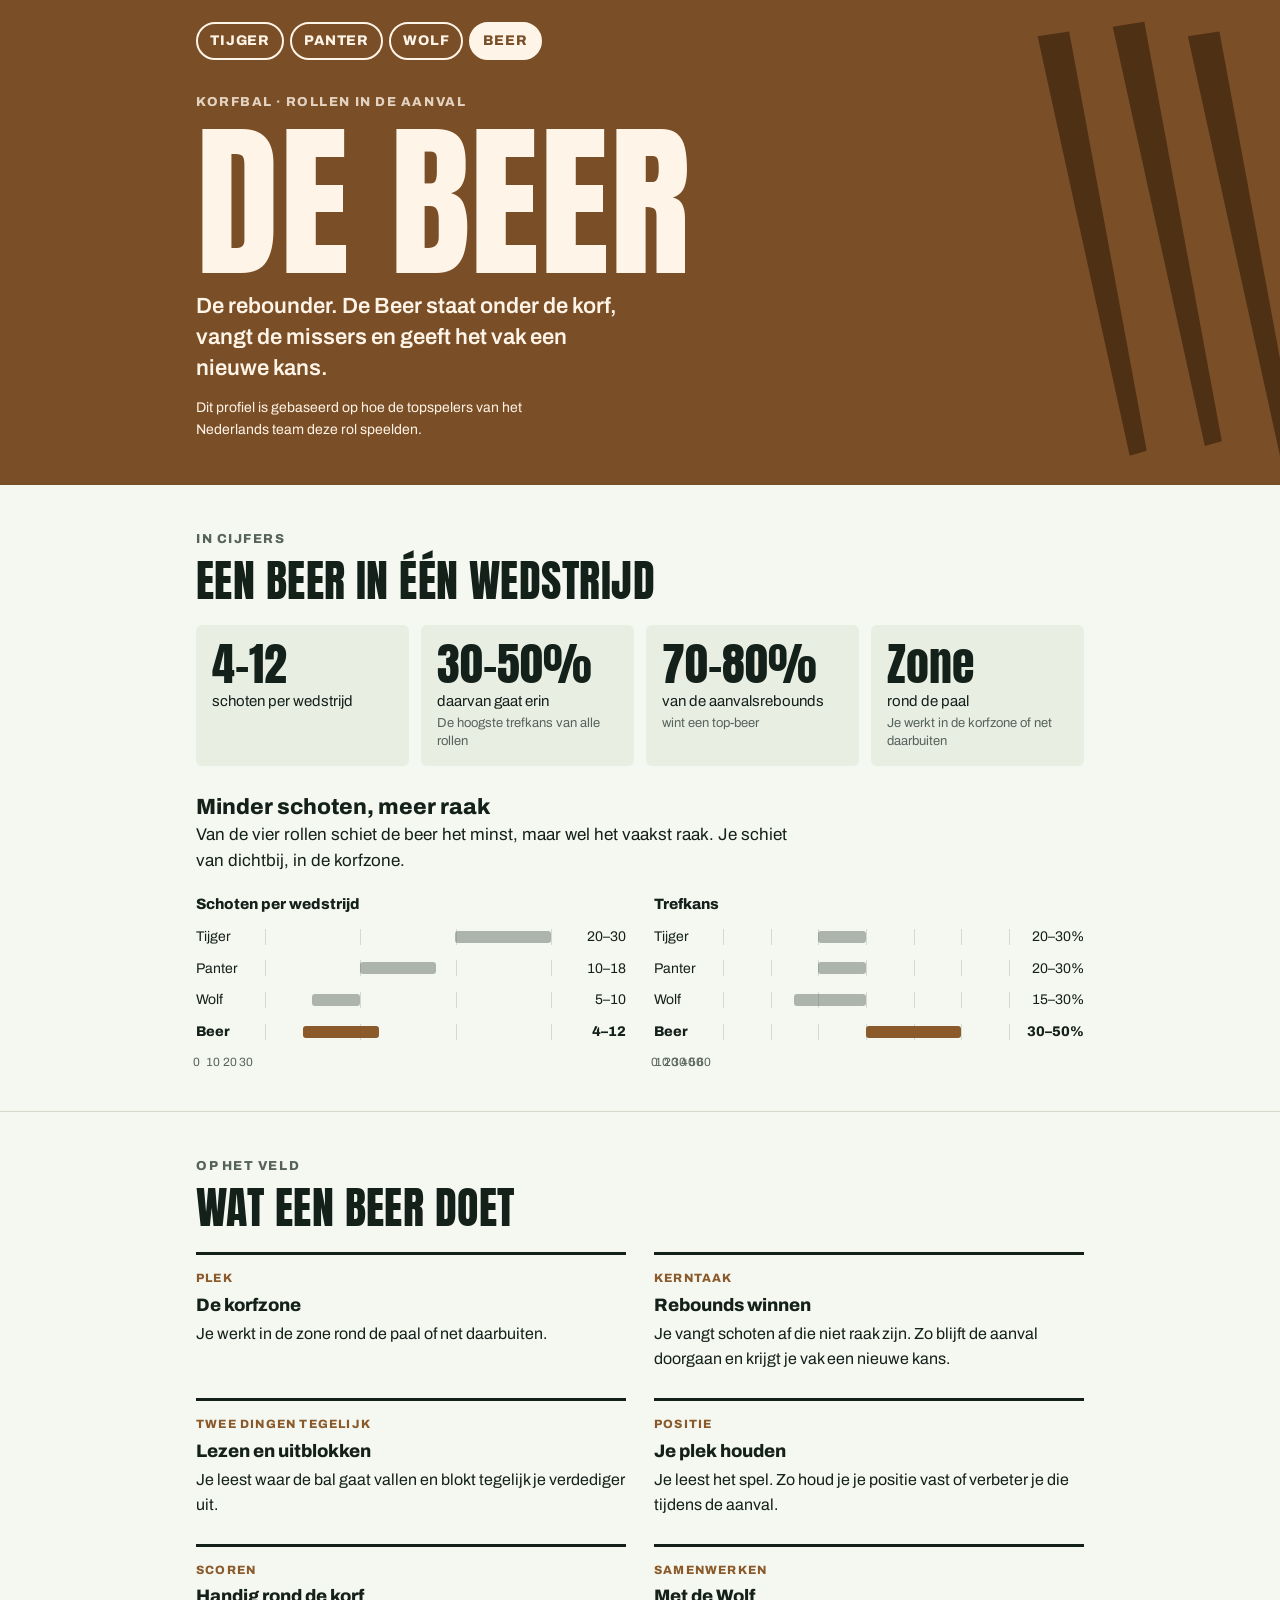
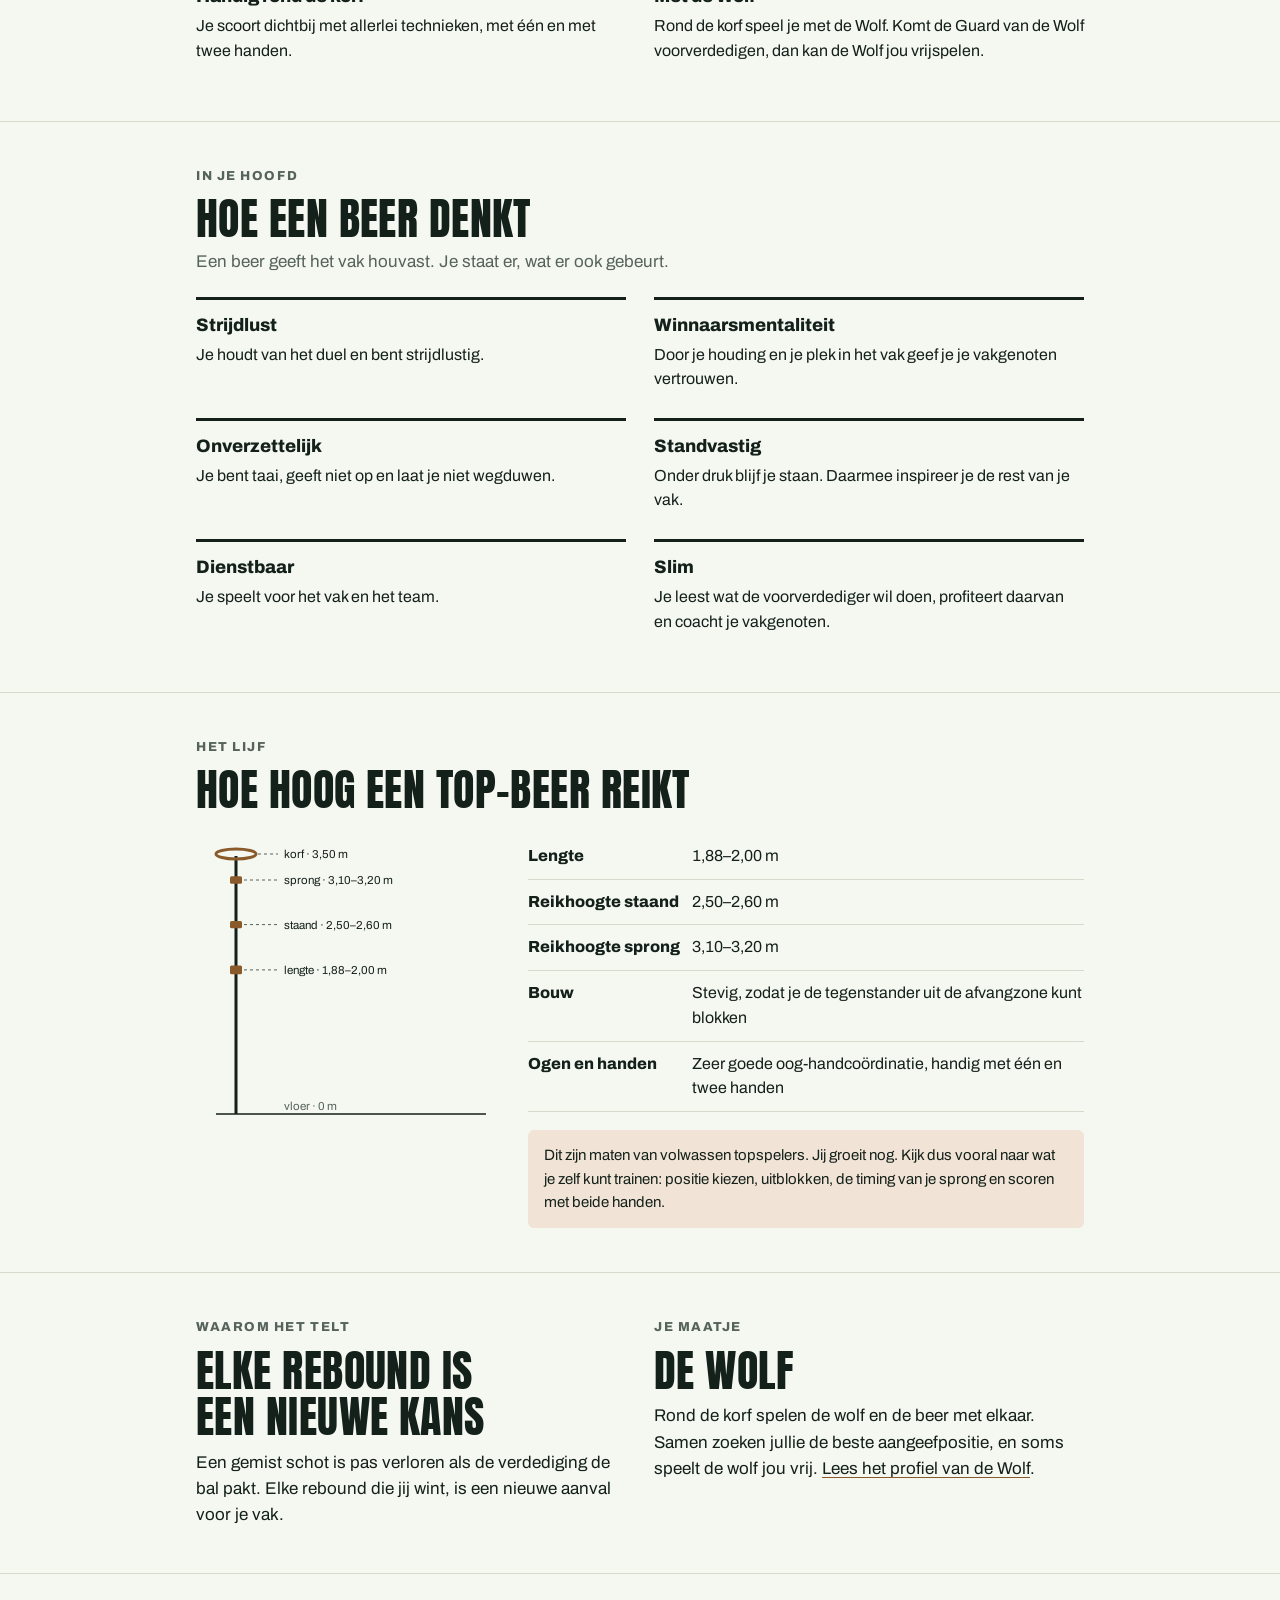
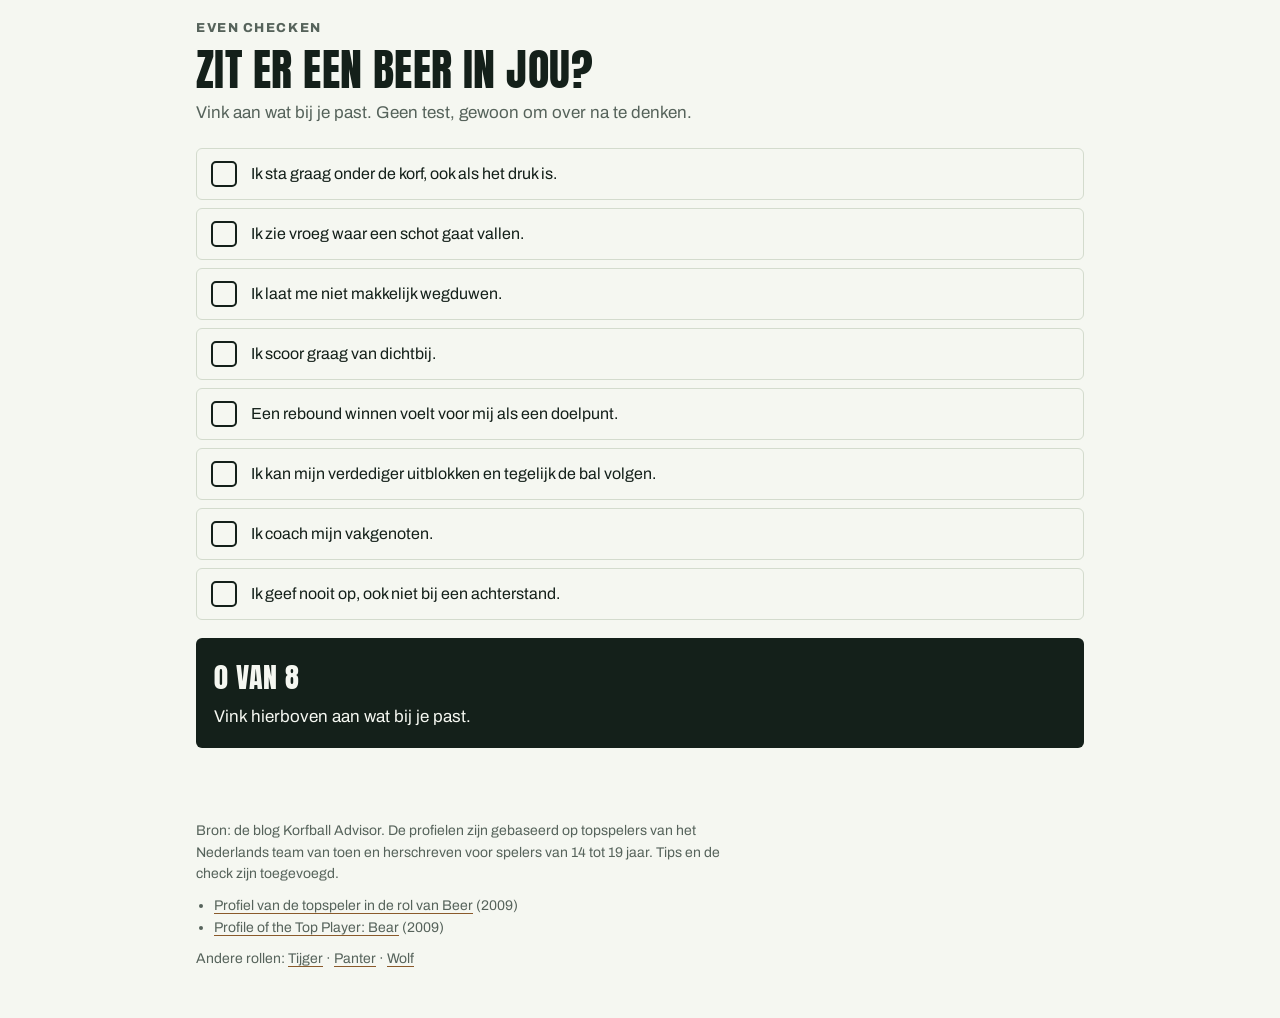
==== beer.html @ 7955c970 "Profielen van Panter, Wolf en Beer toegevoegd, gedeelde opmaak en rolnavigatie Co-Authored-By: Claud" ====
<!doctype html>
<html lang="nl">
<head>
<meta charset="utf-8">
<meta name="viewport" content="width=device-width, initial-scale=1, viewport-fit=cover">
<title>Profiel van de Beer</title>
<meta name="description" content="Het korfbalprofiel van de Beer, herschreven voor spelers van 14 tot 19 jaar.">
<link rel="preconnect" href="https://fonts.googleapis.com">
<link rel="preconnect" href="https://fonts.gstatic.com" crossorigin>
<link rel="stylesheet" href="https://fonts.googleapis.com/css2?family=Anton&family=Archivo:wght@400;600;800&display=swap">
<link rel="stylesheet" href="style.css">
<style>
:root { --band: #7A4E26; --on-band: #FFF4E8; --deco: #4E3015; --acc: #8A5A2B; --fill: #8A5A2B; --on-fill: #FFFFFF; --soft: #F1E4D6 }
@media (prefers-color-scheme: dark) { :root:not([data-theme="light"]) { --band: #6B4421; --on-band: #FFF4E8; --deco: #3E2610; --acc: #D9A46B; --fill: #D9A46B; --on-fill: #14201A; --soft: #33251A } }
:root[data-theme="dark"] { --band: #6B4421; --on-band: #FFF4E8; --deco: #3E2610; --acc: #D9A46B; --fill: #D9A46B; --on-fill: #14201A; --soft: #33251A }
</style>
</head>
<body>
<header class="hero">
  <svg class="deco" viewBox="0 0 400 400" preserveAspectRatio="xMaxYMid slice" aria-hidden="true"><polygon class="d" points="200,30 226,26 290,372 276,376"/><polygon class="d" points="262,22 288,18 352,364 338,368"/><polygon class="d" points="324,30 350,26 414,372 400,376"/></svg>
  <div class="wrap">
    <nav class="roles" aria-label="Rollen in de aanval"><a href="index.html">Tijger</a><a href="panter.html">Panter</a><a href="wolf.html">Wolf</a><a href="beer.html" aria-current="page">Beer</a></nav>
    <span class="eyebrow">Korfbal · rollen in de aanval</span>
    <h1>De Beer</h1>
    <p class="lead">De rebounder. De Beer staat onder de korf, vangt de missers en geeft het vak een nieuwe kans.</p>
    <p class="note">Dit profiel is gebaseerd op hoe de topspelers van het Nederlands team deze rol speelden.</p>
  </div>
</header>
<main>
<section><div class="wrap"><div class="sec-head"><span class="eyebrow">In cijfers</span><h2>Een beer in één wedstrijd</h2></div><div class="stats"><div class="stat"><b>4–12</b><span>schoten per wedstrijd</span></div><div class="stat"><b>30–50%</b><span>daarvan gaat erin</span><small>De hoogste trefkans van alle rollen</small></div><div class="stat"><b>70–80%</b><span>van de aanvalsrebounds</span><small>wint een top-beer</small></div><div class="stat"><b>Zone</b><span>rond de paal</span><small>Je werkt in de korfzone of net daarbuiten</small></div></div><div class="feature"><div><h3>Minder schoten, meer raak</h3><p>Van de vier rollen schiet de beer het minst, maar wel het vaakst raak. Je schiet van dichtbij, in de korfzone.</p></div><div class="charts"><div class="rc"><h4>Schoten per wedstrijd</h4><div class="rc-row"><span>Tijger</span><div class="rc-track" style="--step: 33.3333%"><div class="rc-bar" style="left: 66.67%; width: 33.33%"></div></div><span class="rc-val">20–30</span></div><div class="rc-row"><span>Panter</span><div class="rc-track" style="--step: 33.3333%"><div class="rc-bar" style="left: 33.33%; width: 26.67%"></div></div><span class="rc-val">10–18</span></div><div class="rc-row"><span>Wolf</span><div class="rc-track" style="--step: 33.3333%"><div class="rc-bar" style="left: 16.67%; width: 16.67%"></div></div><span class="rc-val">5–10</span></div><div class="rc-row me"><span>Beer</span><div class="rc-track" style="--step: 33.3333%"><div class="rc-bar" style="left: 13.33%; width: 26.67%"></div></div><span class="rc-val">4–12</span></div><div class="rc-axis" aria-hidden="true"><span></span><div><span style="left: 0.00%">0</span><span style="left: 33.33%">10</span><span style="left: 66.67%">20</span><span style="left: 100.00%">30</span></div><span></span></div></div><div class="rc"><h4>Trefkans</h4><div class="rc-row"><span>Tijger</span><div class="rc-track" style="--step: 16.6667%"><div class="rc-bar" style="left: 33.33%; width: 16.67%"></div></div><span class="rc-val">20–30%</span></div><div class="rc-row"><span>Panter</span><div class="rc-track" style="--step: 16.6667%"><div class="rc-bar" style="left: 33.33%; width: 16.67%"></div></div><span class="rc-val">20–30%</span></div><div class="rc-row"><span>Wolf</span><div class="rc-track" style="--step: 16.6667%"><div class="rc-bar" style="left: 25.00%; width: 25.00%"></div></div><span class="rc-val">15–30%</span></div><div class="rc-row me"><span>Beer</span><div class="rc-track" style="--step: 16.6667%"><div class="rc-bar" style="left: 50.00%; width: 33.33%"></div></div><span class="rc-val">30–50%</span></div><div class="rc-axis" aria-hidden="true"><span></span><div><span style="left: 0.00%">0</span><span style="left: 16.67%">10</span><span style="left: 33.33%">20</span><span style="left: 50.00%">30</span><span style="left: 66.67%">40</span><span style="left: 83.33%">50</span><span style="left: 100.00%">60</span></div><span></span></div></div></div></div></div></section>
<section><div class="wrap"><div class="sec-head"><span class="eyebrow">Op het veld</span><h2>Wat een beer doet</h2></div><div class="grid"><div class="item"><span class="tag">Plek</span><h3>De korfzone</h3><p>Je werkt in de zone rond de paal of net daarbuiten.</p></div><div class="item"><span class="tag">Kerntaak</span><h3>Rebounds winnen</h3><p>Je vangt schoten af die niet raak zijn. Zo blijft de aanval doorgaan en krijgt je vak een nieuwe kans.</p></div><div class="item"><span class="tag">Twee dingen tegelijk</span><h3>Lezen en uitblokken</h3><p>Je leest waar de bal gaat vallen en blokt tegelijk je verdediger uit.</p></div><div class="item"><span class="tag">Positie</span><h3>Je plek houden</h3><p>Je leest het spel. Zo houd je je positie vast of verbeter je die tijdens de aanval.</p></div><div class="item"><span class="tag">Scoren</span><h3>Handig rond de korf</h3><p>Je scoort dichtbij met allerlei technieken, met één en met twee handen.</p></div><div class="item"><span class="tag">Samenwerken</span><h3>Met de Wolf</h3><p>Rond de korf speel je met de Wolf. Komt de Guard van de Wolf voorverdedigen, dan kan de Wolf jou vrijspelen.</p></div></div></div></section>
<section><div class="wrap"><div class="sec-head"><span class="eyebrow">In je hoofd</span><h2>Hoe een beer denkt</h2><p>Een beer geeft het vak houvast. Je staat er, wat er ook gebeurt.</p></div><div class="grid"><div class="item"><h3>Strijdlust</h3><p>Je houdt van het duel en bent strijdlustig.</p></div><div class="item"><h3>Winnaarsmentaliteit</h3><p>Door je houding en je plek in het vak geef je je vakgenoten vertrouwen.</p></div><div class="item"><h3>Onverzettelijk</h3><p>Je bent taai, geeft niet op en laat je niet wegduwen.</p></div><div class="item"><h3>Standvastig</h3><p>Onder druk blijf je staan. Daarmee inspireer je de rest van je vak.</p></div><div class="item"><h3>Dienstbaar</h3><p>Je speelt voor het vak en het team.</p></div><div class="item"><h3>Slim</h3><p>Je leest wat de voorverdediger wil doen, profiteert daarvan en coacht je vakgenoten.</p></div></div></div></section>
<section><div class="wrap"><div class="sec-head"><span class="eyebrow">Het lijf</span><h2>Hoe hoog een top-beer reikt</h2></div><div class="body-wrap"><svg class="ruler" viewBox="0 0 300 300" role="img" aria-label="Schaal van 0 tot 3,50 meter: lengte 1,88 tot 2,00 m, reikhoogte staand 2,50 tot 2,60 m, in sprong 3,10 tot 3,20 m, korf op 3,50 m"><line class="ln" x1="40" y1="280" x2="40" y2="22" stroke-width="3"/><line class="ln" x1="20" y1="280" x2="290" y2="280" stroke-width="1.5"/><ellipse class="korf" cx="40" cy="20" rx="20" ry="5" stroke-width="3"/><line class="tick" x1="62" y1="20" x2="82" y2="20"/><text x="88" y="24">korf · 3,50 m</text><rect class="band" x="34" y="42.3" width="12" height="7.4" rx="1.5"/><line class="tick" x1="48" y1="46.0" x2="82" y2="46.0"/><text x="88" y="50.0">sprong · 3,10–3,20 m</text><rect class="band" x="34" y="86.9" width="12" height="7.4" rx="1.5"/><line class="tick" x1="48" y1="90.6" x2="82" y2="90.6"/><text x="88" y="94.6">staand · 2,50–2,60 m</text><rect class="band" x="34" y="131.4" width="12" height="8.9" rx="1.5"/><line class="tick" x1="48" y1="135.9" x2="82" y2="135.9"/><text x="88" y="139.9">lengte · 1,88–2,00 m</text><text class="mut" x="88" y="276">vloer · 0 m</text></svg><div><dl class="facts"><div class="fact"><dt>Lengte</dt><dd>1,88–2,00 m</dd></div><div class="fact"><dt>Reikhoogte staand</dt><dd>2,50–2,60 m</dd></div><div class="fact"><dt>Reikhoogte sprong</dt><dd>3,10–3,20 m</dd></div><div class="fact"><dt>Bouw</dt><dd>Stevig, zodat je de tegenstander uit de afvangzone kunt blokken</dd></div><div class="fact"><dt>Ogen en handen</dt><dd>Zeer goede oog-handcoördinatie, handig met één en twee handen</dd></div></dl><p class="callout">Dit zijn maten van volwassen topspelers. Jij groeit nog. Kijk dus vooral naar wat je zelf kunt trainen: positie kiezen, uitblokken, de timing van je sprong en scoren met beide handen.</p></div></div></div></section>

<section><div class="wrap duo"><div><span class="eyebrow">Waarom het telt</span><h2>Elke rebound is een nieuwe kans</h2><p>Een gemist schot is pas verloren als de verdediging de bal pakt. Elke rebound die jij wint, is een nieuwe aanval voor je vak.</p></div><div><span class="eyebrow">Je maatje</span><h2>De Wolf</h2><p>Rond de korf spelen de wolf en de beer met elkaar. Samen zoeken jullie de beste aangeefpositie, en soms speelt de wolf jou vrij. <a href="wolf.html">Lees het profiel van de Wolf</a>.</p></div></div></section>
<section><div class="wrap"><div class="sec-head"><span class="eyebrow">Even checken</span><h2>Zit er een beer in jou?</h2><p>Vink aan wat bij je past. Geen test, gewoon om over na te denken.</p></div><ul class="check" id="check"><li><label for="c1"><input type="checkbox" id="c1"><span class="box"><svg viewBox="0 0 16 16" aria-hidden="true"><path d="M3 8.5l3.2 3L13 4.5" fill="none" stroke-width="2.5" stroke-linecap="round" stroke-linejoin="round"/></svg></span><span>Ik sta graag onder de korf, ook als het druk is.</span></label></li><li><label for="c2"><input type="checkbox" id="c2"><span class="box"><svg viewBox="0 0 16 16" aria-hidden="true"><path d="M3 8.5l3.2 3L13 4.5" fill="none" stroke-width="2.5" stroke-linecap="round" stroke-linejoin="round"/></svg></span><span>Ik zie vroeg waar een schot gaat vallen.</span></label></li><li><label for="c3"><input type="checkbox" id="c3"><span class="box"><svg viewBox="0 0 16 16" aria-hidden="true"><path d="M3 8.5l3.2 3L13 4.5" fill="none" stroke-width="2.5" stroke-linecap="round" stroke-linejoin="round"/></svg></span><span>Ik laat me niet makkelijk wegduwen.</span></label></li><li><label for="c4"><input type="checkbox" id="c4"><span class="box"><svg viewBox="0 0 16 16" aria-hidden="true"><path d="M3 8.5l3.2 3L13 4.5" fill="none" stroke-width="2.5" stroke-linecap="round" stroke-linejoin="round"/></svg></span><span>Ik scoor graag van dichtbij.</span></label></li><li><label for="c5"><input type="checkbox" id="c5"><span class="box"><svg viewBox="0 0 16 16" aria-hidden="true"><path d="M3 8.5l3.2 3L13 4.5" fill="none" stroke-width="2.5" stroke-linecap="round" stroke-linejoin="round"/></svg></span><span>Een rebound winnen voelt voor mij als een doelpunt.</span></label></li><li><label for="c6"><input type="checkbox" id="c6"><span class="box"><svg viewBox="0 0 16 16" aria-hidden="true"><path d="M3 8.5l3.2 3L13 4.5" fill="none" stroke-width="2.5" stroke-linecap="round" stroke-linejoin="round"/></svg></span><span>Ik kan mijn verdediger uitblokken en tegelijk de bal volgen.</span></label></li><li><label for="c7"><input type="checkbox" id="c7"><span class="box"><svg viewBox="0 0 16 16" aria-hidden="true"><path d="M3 8.5l3.2 3L13 4.5" fill="none" stroke-width="2.5" stroke-linecap="round" stroke-linejoin="round"/></svg></span><span>Ik coach mijn vakgenoten.</span></label></li><li><label for="c8"><input type="checkbox" id="c8"><span class="box"><svg viewBox="0 0 16 16" aria-hidden="true"><path d="M3 8.5l3.2 3L13 4.5" fill="none" stroke-width="2.5" stroke-linecap="round" stroke-linejoin="round"/></svg></span><span>Ik geef nooit op, ook niet bij een achterstand.</span></label></li></ul>
<div class="result" aria-live="polite"><b id="score">0 van 8</b><span id="verdict">Vink hierboven aan wat bij je past.</span></div></div></section>
</main>
<footer>
  <div class="wrap">
    <p>Bron: de blog Korfball Advisor. De profielen zijn gebaseerd op topspelers van het Nederlands team van toen en herschreven voor spelers van 14 tot 19 jaar. Tips en de check zijn toegevoegd.</p>
    <ul><li><a href="https://korfballadvisor.blogspot.com/2009/10/profiel-van-de-topspeler-in-de-rol-van.html" target="_blank" rel="noopener">Profiel van de topspeler in de rol van Beer</a> (2009)</li><li><a href="https://korfballadvisor.blogspot.com/2009/10/profile-of-top-player-bear.html" target="_blank" rel="noopener">Profile of the Top Player: Bear</a> (2009)</li></ul>
    <p>Andere rollen: <a href="index.html">Tijger</a> · <a href="panter.html">Panter</a> · <a href="wolf.html">Wolf</a></p>
  </div>
</footer>
<script>
(function () {
  var boxes = document.querySelectorAll('#check input');
  var score = document.getElementById('score');
  var verdict = document.getElementById('verdict');
  function update() {
    var n = 0;
    boxes.forEach(function (b) { if (b.checked) n++; });
    score.textContent = n + ' van 8';
    if (n === 0) verdict.textContent = 'Vink hierboven aan wat bij je past.';
    else if (n <= 2) verdict.textContent = 'Je kracht zit waarschijnlijk ergens anders. Kijk ook eens bij de Tijger, de Panter of de Wolf.';
    else if (n <= 5) verdict.textContent = 'Er zit een beer in je. Train je uitblokken en je timing, en kijk wat er gebeurt.';
    else verdict.textContent = 'Beer-alarm. Vraag je trainer eens of deze rol bij je past.';
  }
  boxes.forEach(function (b) { b.addEventListener('change', update); });
  update();
})();
</script>
</body>
</html>
---- style.css ----
/* Gedeelde opmaak voor de vier rolprofielen. Kleuren per rol staan in elke pagina zelf (--band, --acc, --fill, ...). */
:root {
  --bg: #F5F7F1;
  --panel: #E9EEE3;
  --ink: #14201A;
  --muted: #56635B;
  --line: #D3DBCD;
  --display: "Anton", "Impact", "Arial Narrow", sans-serif;
  --body: "Archivo", "Helvetica Neue", Arial, sans-serif;
  padding-top: env(safe-area-inset-top, 0px);
  padding-bottom: env(safe-area-inset-bottom, 0px);
}
@media (prefers-color-scheme: dark) {
  :root:not([data-theme="light"]) { --bg: #0F1612; --panel: #18231D; --ink: #EEF2EB; --muted: #9DAAA1; --line: #2B382F; color-scheme: dark; }
}
:root[data-theme="dark"] { --bg: #0F1612; --panel: #18231D; --ink: #EEF2EB; --muted: #9DAAA1; --line: #2B382F; color-scheme: dark; }

* { box-sizing: border-box; }
body { margin: 0; background: var(--bg); color: var(--ink); font-family: var(--body); font-size: 17px; line-height: 1.55; }
img { max-width: 100%; }
.wrap {
  max-width: 920px; margin: 0 auto;
  padding-left: max(16px, env(safe-area-inset-left, 0px));
  padding-right: max(16px, env(safe-area-inset-right, 0px));
}
h1, h2, h3, h4 { margin: 0; text-wrap: balance; }
h2 { font-family: var(--display); font-weight: 400; font-size: clamp(30px, 6vw, 44px); line-height: 1.05; letter-spacing: .01em; text-transform: uppercase; }
h3 { font-size: 18px; font-weight: 800; line-height: 1.25; }
p { margin: 0; max-width: 62ch; }
.eyebrow { font-size: 13px; font-weight: 800; letter-spacing: .12em; text-transform: uppercase; color: var(--muted); }
a { color: inherit; text-decoration-color: var(--fill); text-underline-offset: 3px; }
a:focus-visible, input:focus-visible + .box { outline: 3px solid var(--fill); outline-offset: 3px; }

/* Openingsband */
.hero { background: var(--band); color: var(--on-band); position: relative; overflow: hidden; }
.hero .wrap { padding-block: 22px 44px; position: relative; z-index: 1; display: grid; gap: 14px; }
.hero .eyebrow { color: var(--on-band); opacity: .8; }
.hero h1 { font-family: var(--display); font-weight: 400; font-size: clamp(72px, 19vw, 168px); line-height: .9; text-transform: uppercase; letter-spacing: .005em; }
.hero .lead { font-size: clamp(18px, 2.6vw, 22px); font-weight: 600; max-width: 34ch; line-height: 1.4; }
.hero .note { font-size: 14px; max-width: 46ch; }
.hero a:focus-visible { outline-color: var(--on-band); }
.deco { position: absolute; top: 0; right: 0; height: 100%; width: min(46%, 420px); }
.deco .d { fill: var(--deco); }
.deco .b { fill: var(--band); }
@media (max-width: 600px) { .deco { width: 52%; opacity: .5; } }

.roles { display: flex; flex-wrap: wrap; gap: 6px; margin-bottom: 18px; }
.roles a { text-decoration: none; font-size: 14px; font-weight: 800; letter-spacing: .06em; text-transform: uppercase; padding: 6px 12px; border-radius: 999px; border: 2px solid var(--on-band); color: var(--on-band); }
.roles a[aria-current="page"] { background: var(--on-band); color: var(--band); }
.roles a:hover { background: var(--on-band); color: var(--band); }

section { padding-block: 44px; border-bottom: 1px solid var(--line); }
section:last-of-type { border-bottom: 0; }
.sec-head { display: grid; gap: 8px; margin-bottom: 22px; }
.sec-head p { color: var(--muted); }

/* Cijfers */
.stats { display: grid; grid-template-columns: repeat(4, minmax(0, 1fr)); gap: 12px; }
@media (max-width: 720px) { .stats { grid-template-columns: repeat(2, minmax(0, 1fr)); } }
.stat { background: var(--panel); border-radius: 6px; padding: 16px; display: grid; gap: 4px; align-content: start; }
.stat b { font-family: var(--display); font-weight: 400; font-size: clamp(34px, 6vw, 46px); line-height: 1; font-variant-numeric: tabular-nums; }
.stat span { font-size: 15px; line-height: 1.35; }
.stat small { font-size: 13px; color: var(--muted); line-height: 1.35; }

.feature { margin-top: 28px; display: grid; gap: 18px; }
.feature h3 { font-size: 22px; }
.miss { display: grid; grid-template-columns: minmax(0, 1fr) auto; gap: 28px; align-items: center; }
@media (max-width: 620px) { .miss { grid-template-columns: minmax(0, 1fr); } }
.miss h3 { margin-bottom: 8px; }
.dots { display: grid; grid-template-columns: repeat(5, 30px); gap: 10px; }
.dot { width: 30px; height: 30px; border-radius: 50%; border: 2.5px solid var(--muted); opacity: .55; }
.dot.hit { background: var(--fill); border-color: var(--fill); opacity: 1; }
.legend { display: flex; flex-wrap: wrap; gap: 16px; margin-top: 12px; font-size: 13px; color: var(--muted); }
.legend i { display: inline-block; width: 12px; height: 12px; border-radius: 50%; vertical-align: -1px; margin-right: 6px; }
.legend .h { background: var(--fill); }
.legend .m { border: 2px solid var(--muted); opacity: .7; }

/* Panter: volgorde */
.seq { display: grid; grid-template-columns: repeat(3, minmax(0, 1fr)); gap: 12px; margin: 0; padding: 0; counter-reset: stap; }
@media (max-width: 640px) { .seq { grid-template-columns: minmax(0, 1fr); } }
.seq li { list-style: none; counter-increment: stap; display: grid; gap: 6px; align-content: start; padding: 16px; border-radius: 6px; background: var(--soft); }
.seq li::before { content: counter(stap); font-family: var(--display); font-size: 34px; line-height: 1; color: var(--acc); }
.seq b { font-size: 17px; }
.seq span { font-size: 15px; }

/* Wolf: schotklok */
.clock-bar { display: grid; grid-template-columns: 9fr 16fr; gap: 3px; height: 16px; }
.clock-bar i { border-radius: 3px; background: var(--fill); }
.clock-bar i:first-child { opacity: .45; }
.clock-scale { display: grid; grid-template-columns: 9fr 16fr; font-size: 13px; color: var(--muted); font-variant-numeric: tabular-nums; margin-top: 6px; }
.clock-scale span:last-child { display: flex; justify-content: space-between; padding-left: 4px; }
.clock-text { display: grid; grid-template-columns: 9fr 16fr; gap: 20px; margin-top: 12px; }
.clock-text div { display: grid; gap: 4px; align-content: start; min-width: 0; }
.clock-text b { font-size: 17px; }
.clock-text span { font-size: 15px; }
@media (max-width: 560px) { .clock-text { grid-template-columns: minmax(0, 1fr); gap: 12px; } }

/* Beer: vergelijking */
.charts { display: grid; grid-template-columns: repeat(2, minmax(0, 1fr)); gap: 28px; }
@media (max-width: 680px) { .charts { grid-template-columns: minmax(0, 1fr); } }
.rc { display: grid; gap: 10px; min-width: 0; }
.rc h4 { font-size: 15px; font-weight: 800; }
.rc-row { display: grid; grid-template-columns: 4.2em minmax(0, 1fr) 4.6em; gap: 10px; align-items: center; font-size: 14px; }
.rc-row.me { font-weight: 800; }
.rc-track { position: relative; height: 16px; background-image: repeating-linear-gradient(to right, var(--line) 0 1px, transparent 1px var(--step)); border-right: 1px solid var(--line); }
.rc-bar { position: absolute; top: 2px; bottom: 2px; border-radius: 3px; background: var(--muted); opacity: .45; }
.rc-row.me .rc-bar { background: var(--fill); opacity: 1; }
.rc-val { font-variant-numeric: tabular-nums; text-align: right; }
.rc-axis { display: grid; grid-template-columns: 4.2em minmax(0, 1fr) 4.6em; gap: 10px; font-size: 12px; color: var(--muted); }
.rc-axis div { position: relative; height: 1.2em; }
.rc-axis span { position: absolute; transform: translateX(-50%); font-variant-numeric: tabular-nums; }

/* Kaarten */
.grid { display: grid; grid-template-columns: repeat(2, minmax(0, 1fr)); gap: 12px 28px; }
@media (max-width: 640px) { .grid { grid-template-columns: minmax(0, 1fr); } }
.item { display: grid; gap: 6px; align-content: start; padding-block: 14px; border-top: 3px solid var(--ink); }
.item p { font-size: 16px; }
.item .tag { font-size: 12px; font-weight: 800; letter-spacing: .1em; text-transform: uppercase; color: var(--acc); }

/* Lijf */
.body-wrap { display: grid; grid-template-columns: 300px minmax(0, 1fr); gap: 32px; align-items: start; }
@media (max-width: 680px) { .body-wrap { grid-template-columns: minmax(0, 1fr); } }
.ruler { width: 100%; max-width: 300px; height: auto; }
.ruler text { fill: var(--ink); font-family: var(--body); font-size: 11.5px; }
.ruler .mut { fill: var(--muted); }
.ruler .ln { stroke: var(--ink); }
.ruler .tick { stroke: var(--muted); stroke-dasharray: 3 3; }
.ruler .band { fill: var(--fill); }
.ruler .korf { stroke: var(--fill); fill: none; }
.facts { display: grid; margin: 0; }
.fact { display: grid; grid-template-columns: 9.5em minmax(0, 1fr); gap: 12px; padding-block: 10px; border-bottom: 1px solid var(--line); font-size: 16px; }
@media (max-width: 420px) { .fact { grid-template-columns: minmax(0, 1fr); gap: 2px; } }
.fact dt { font-weight: 800; }
.fact dd { margin: 0; font-variant-numeric: tabular-nums; }
.callout { margin-top: 18px; background: var(--soft); border-radius: 6px; padding: 14px 16px; font-size: 15px; }

/* Let op */
.watch { margin: 0; padding: 0; display: grid; gap: 12px; }
.watch li { list-style: none; display: grid; gap: 4px; padding: 16px; background: var(--panel); border-radius: 6px; }
.watch .tip { font-size: 15px; color: var(--muted); }
.watch .tip b { color: var(--ink); }

.duo { display: grid; grid-template-columns: repeat(2, minmax(0, 1fr)); gap: 28px; }
@media (max-width: 640px) { .duo { grid-template-columns: minmax(0, 1fr); } }
.duo > div { display: grid; gap: 10px; align-content: start; }
.big { font-family: var(--display); font-size: 56px; line-height: 1; color: var(--acc); font-variant-numeric: tabular-nums; }

/* Check */
.check { display: grid; gap: 8px; margin: 0; padding: 0; }
.check li { list-style: none; }
.check label { display: flex; gap: 14px; align-items: center; padding: 12px 14px; border: 1px solid var(--line); border-radius: 6px; cursor: pointer; font-size: 16px; position: relative; }
.check input { position: absolute; opacity: 0; width: 1px; height: 1px; }
.box { flex: none; width: 26px; height: 26px; border: 2.5px solid var(--ink); border-radius: 5px; display: grid; place-items: center; }
.box svg { width: 16px; height: 16px; opacity: 0; }
.box svg path { stroke: var(--on-fill); }
.check input:checked + .box { background: var(--fill); border-color: var(--fill); }
.check input:checked + .box svg { opacity: 1; }
.check input:checked ~ span { font-weight: 600; }
.result { margin-top: 18px; padding: 18px; border-radius: 6px; background: var(--ink); color: var(--bg); display: grid; gap: 4px; }
.result b { font-family: var(--display); font-weight: 400; font-size: 28px; letter-spacing: .02em; text-transform: uppercase; }

footer { padding-block: 28px 48px; font-size: 14px; color: var(--muted); }
footer .wrap { display: grid; gap: 10px; }
footer p { max-width: 70ch; }
footer ul { margin: 0; padding-left: 18px; }

@media (prefers-reduced-motion: no-preference) {
  .box, .roles a { transition: background .15s ease, border-color .15s ease, color .15s ease; }
}
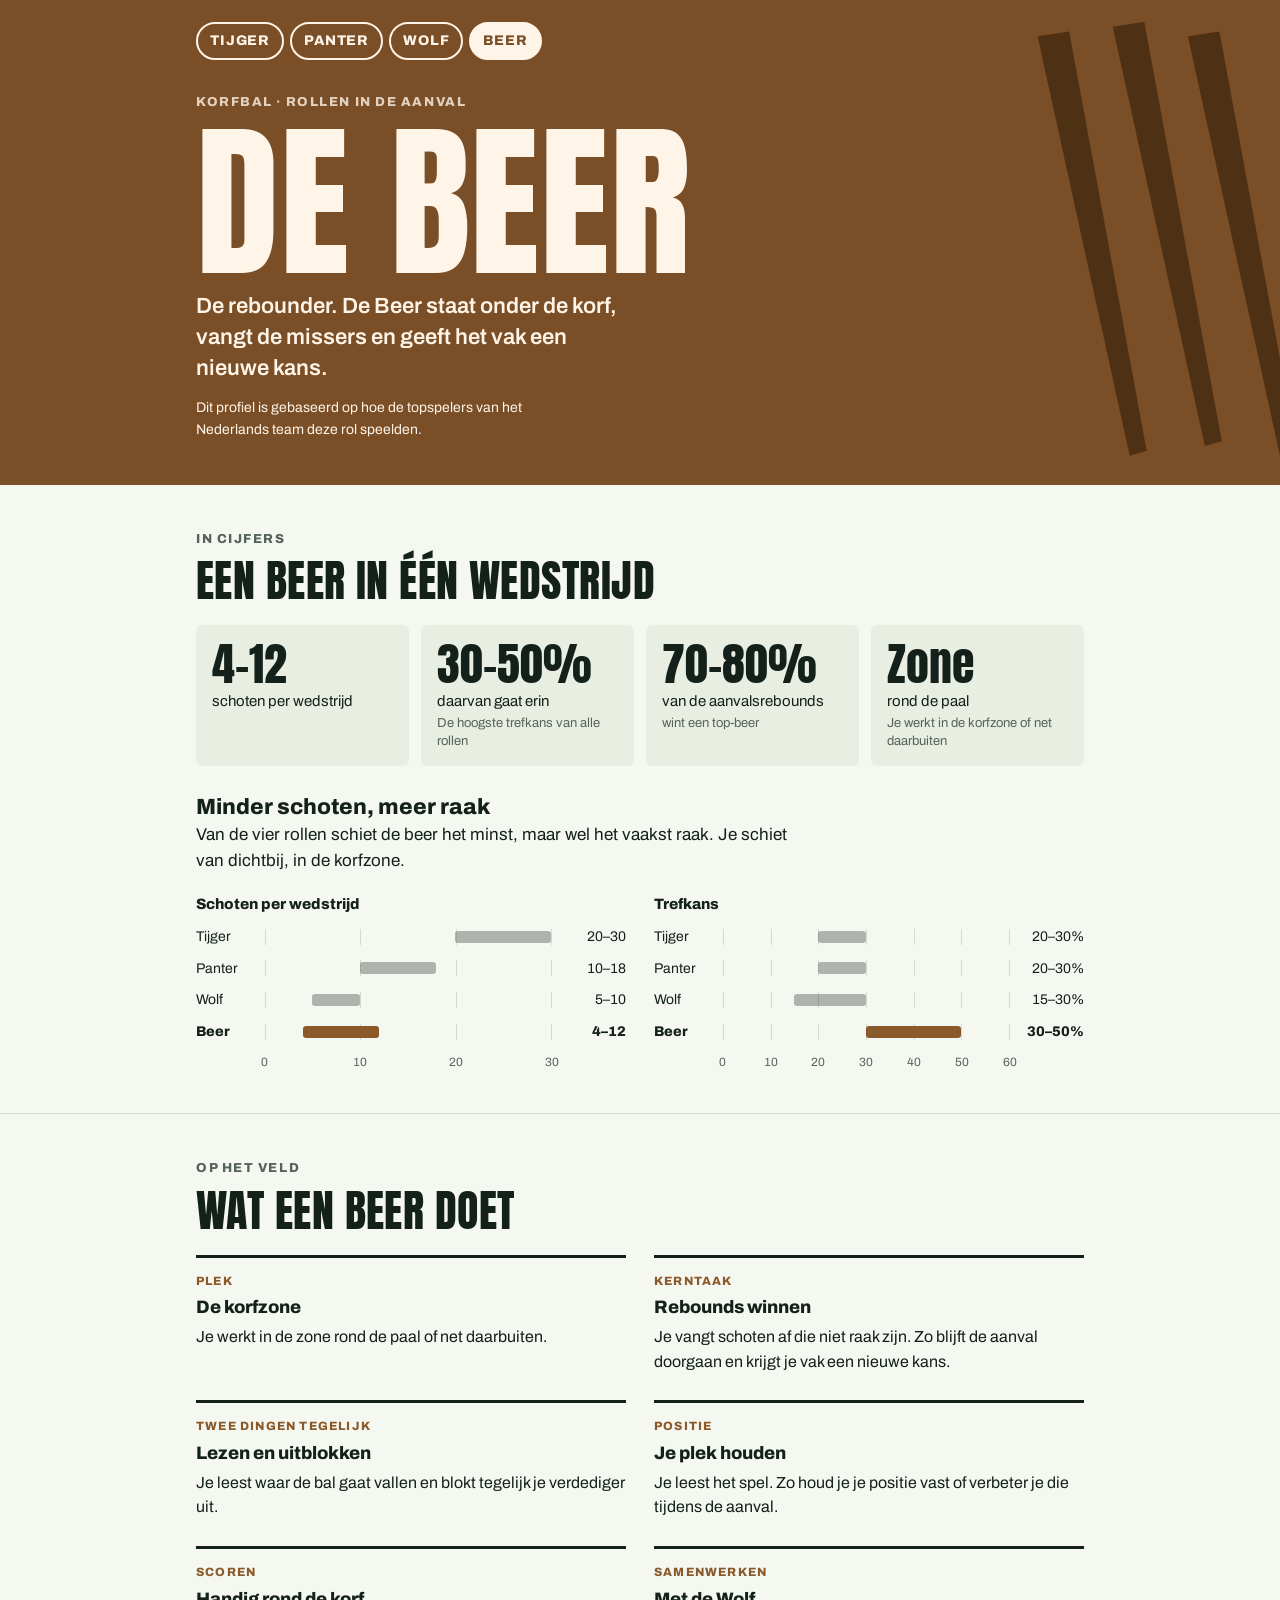
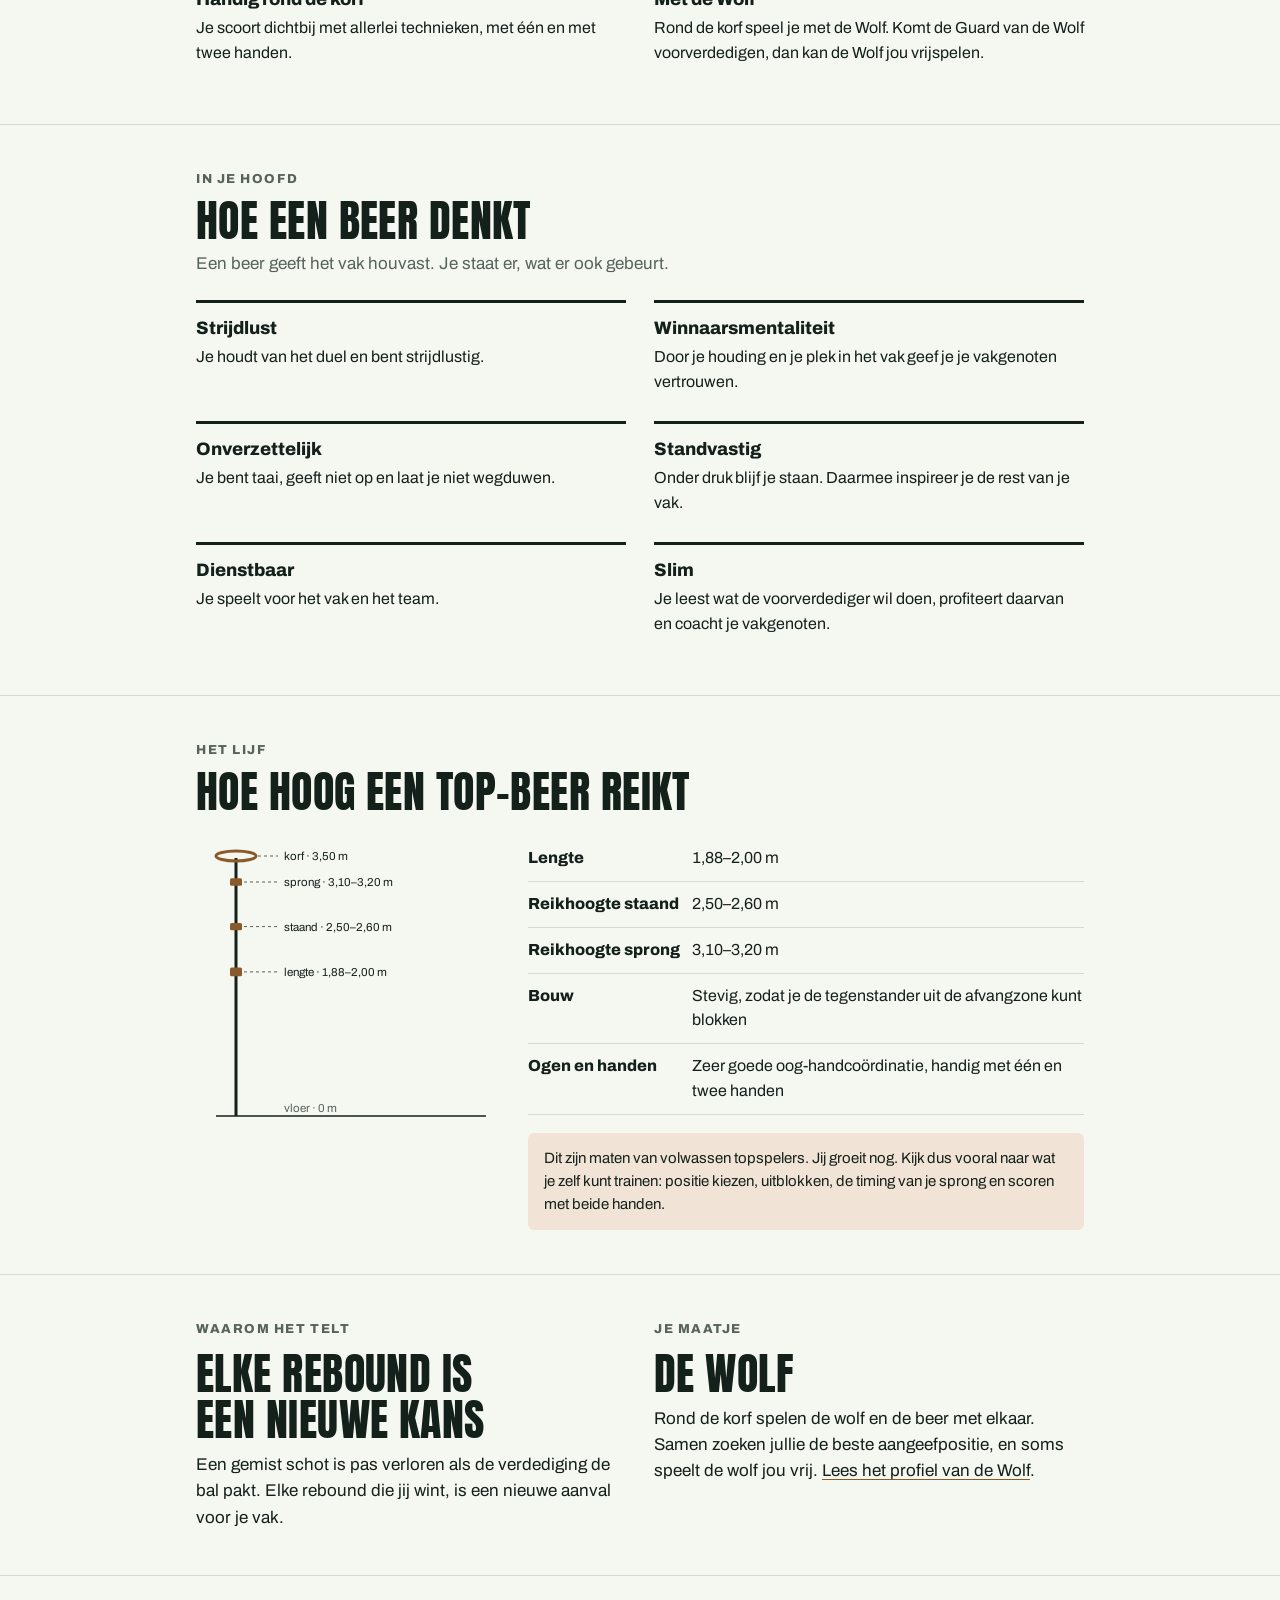
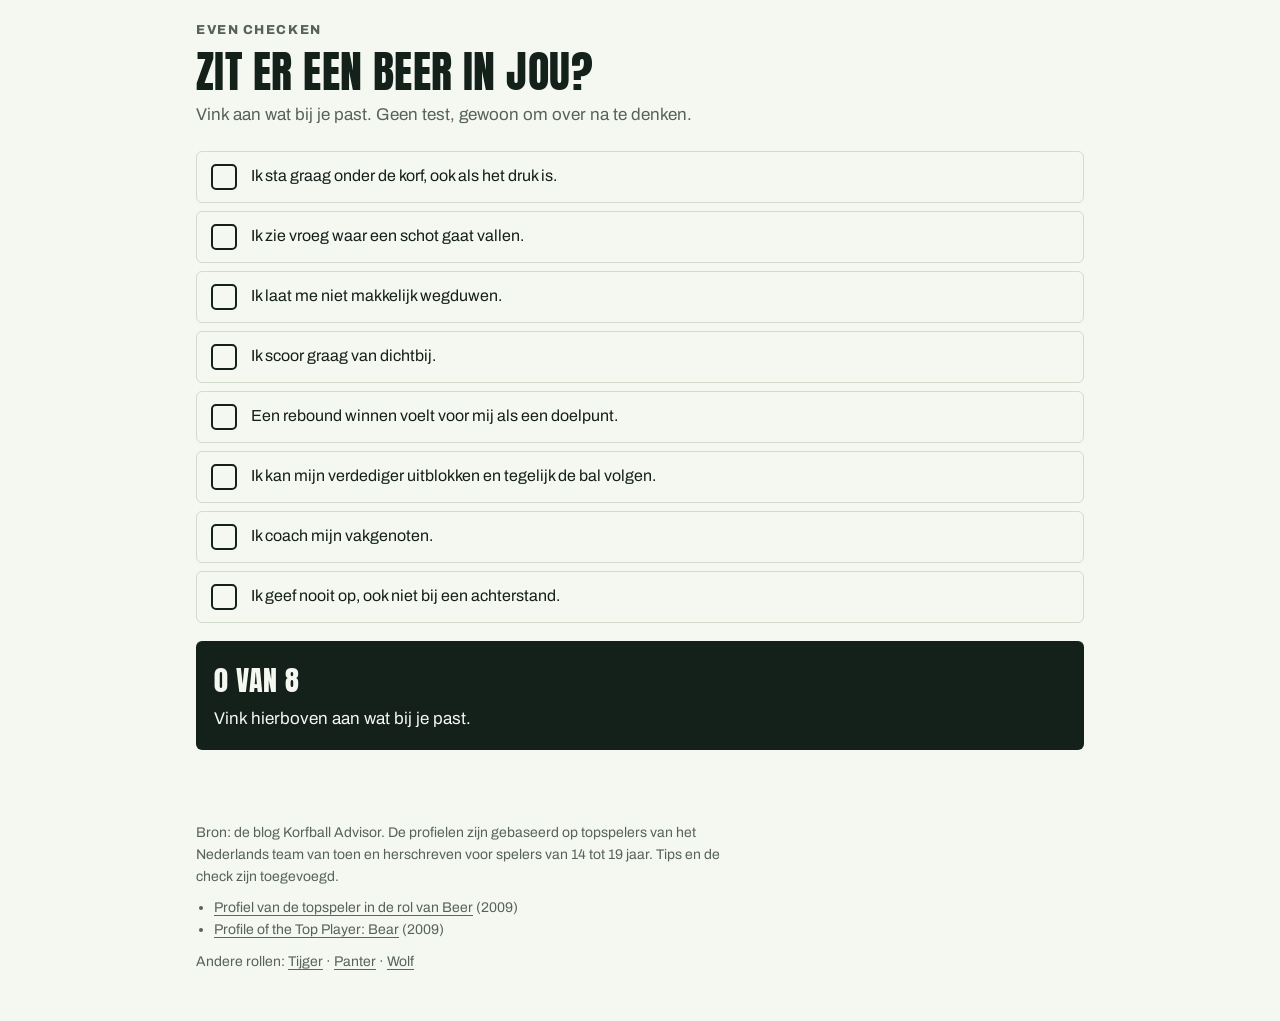
==== commit 178e5290: "Stylesheet met versienummer laden zodat updates direct zichtbaar zijn Co-Authored-By: Claude Opus 5." ====
--- a/beer.html
+++ b/beer.html
@@ -8,7 +8,7 @@
 <link rel="preconnect" href="https://fonts.googleapis.com">
 <link rel="preconnect" href="https://fonts.gstatic.com" crossorigin>
 <link rel="stylesheet" href="https://fonts.googleapis.com/css2?family=Anton&family=Archivo:wght@400;600;800&display=swap">
-<link rel="stylesheet" href="style.css">
+<link rel="stylesheet" href="style.css?v=2">
 <style>
 :root { --band: #7A4E26; --on-band: #FFF4E8; --deco: #4E3015; --acc: #8A5A2B; --fill: #8A5A2B; --on-fill: #FFFFFF; --soft: #F1E4D6 }
 @media (prefers-color-scheme: dark) { :root:not([data-theme="light"]) { --band: #6B4421; --on-band: #FFF4E8; --deco: #3E2610; --acc: #D9A46B; --fill: #D9A46B; --on-fill: #14201A; --soft: #33251A } }
--- a/style.css
+++ b/style.css
@@ -106,9 +106,9 @@
 .rc-bar { position: absolute; top: 2px; bottom: 2px; border-radius: 3px; background: var(--muted); opacity: .45; }
 .rc-row.me .rc-bar { background: var(--fill); opacity: 1; }
 .rc-val { font-variant-numeric: tabular-nums; text-align: right; }
-.rc-axis { display: grid; grid-template-columns: 4.2em minmax(0, 1fr) 4.6em; gap: 10px; font-size: 12px; color: var(--muted); }
+.rc-axis { display: grid; grid-template-columns: 4.2em minmax(0, 1fr) 4.6em; gap: 10px; font-size: 14px; color: var(--muted); }
 .rc-axis div { position: relative; height: 1.2em; }
-.rc-axis span { position: absolute; transform: translateX(-50%); font-variant-numeric: tabular-nums; }
+.rc-axis div span { font-size: 12px; position: absolute; transform: translateX(-50%); font-variant-numeric: tabular-nums; }
 
 /* Kaarten */
 .grid { display: grid; grid-template-columns: repeat(2, minmax(0, 1fr)); gap: 12px 28px; }
